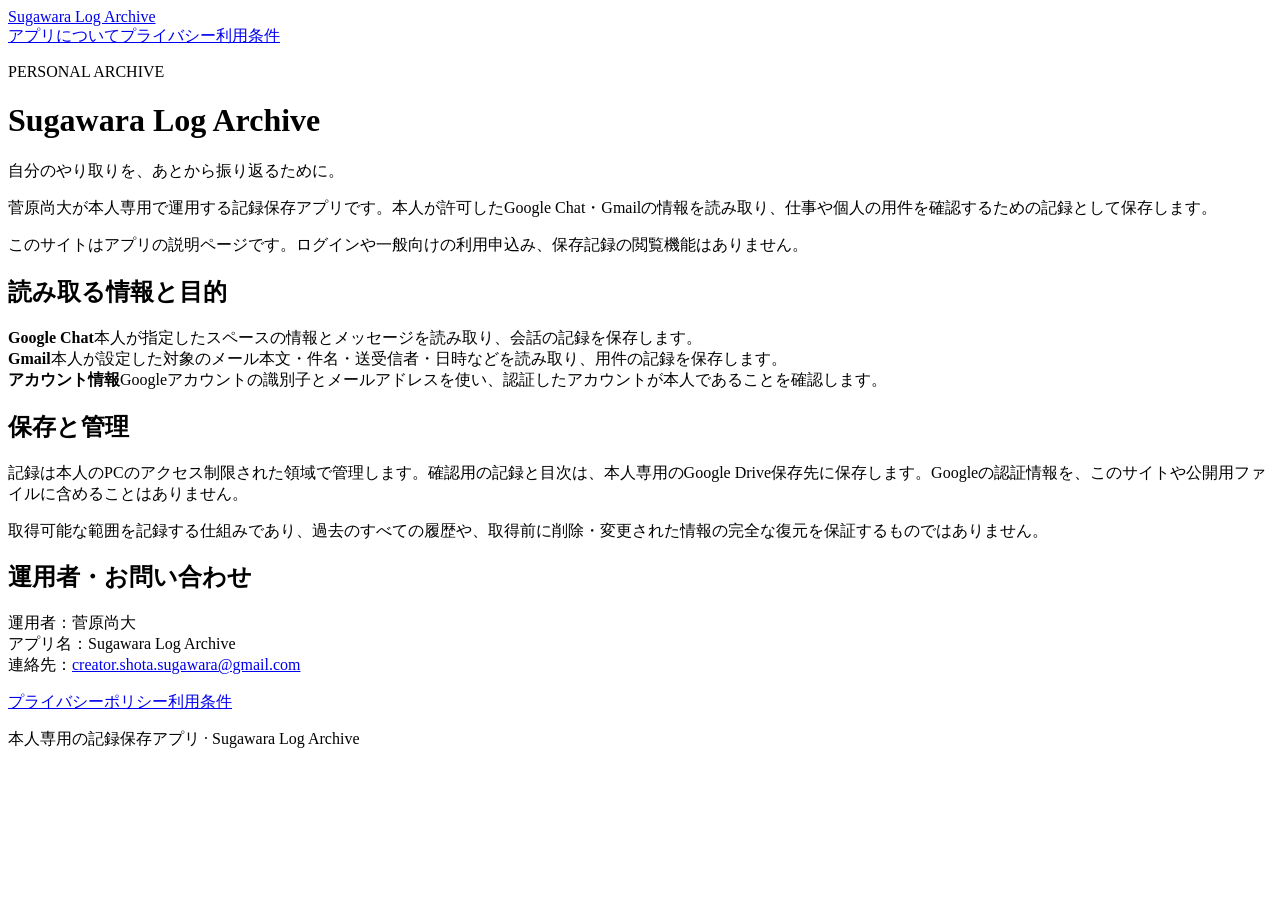
==== index.html @ ce10231b "Publish personal archive explanation page" ====
<!doctype html><html lang="ja"><head><meta charset="utf-8">
<meta http-equiv="Content-Security-Policy" content="default-src 'none'; style-src 'self'; base-uri 'none'; form-action 'none'; object-src 'none'">
<meta name="referrer" content="no-referrer"><meta name="viewport" content="width=device-width,initial-scale=1"><meta name="robots" content="noindex"><meta name="description" content="本人専用の記録保存アプリ Sugawara Log Archive の説明と情報の取扱い。"><title>Sugawara Log Archive</title><link rel="stylesheet" href="style.css"></head><body><header><a class="brand" href="index.html">Sugawara Log Archive</a><nav aria-label="ページ"><a href="index.html" aria-current="page">アプリについて</a><a href="privacy.html">プライバシー</a><a href="terms.html">利用条件</a></nav></header><main><p class="eyebrow">PERSONAL ARCHIVE</p><h1>Sugawara Log Archive</h1><p class="lead">自分のやり取りを、あとから振り返るために。</p><div class="content"><p>菅原尚大が本人専用で運用する記録保存アプリです。本人が許可したGoogle Chat・Gmailの情報を読み取り、仕事や個人の用件を確認するための記録として保存します。</p><p class="note">このサイトはアプリの説明ページです。ログインや一般向けの利用申込み、保存記録の閲覧機能はありません。</p><section><h2>読み取る情報と目的</h2><div class="scope"><strong>Google Chat</strong><span>本人が指定したスペースの情報とメッセージを読み取り、会話の記録を保存します。</span></div><div class="scope"><strong>Gmail</strong><span>本人が設定した対象のメール本文・件名・送受信者・日時などを読み取り、用件の記録を保存します。</span></div><div class="scope"><strong>アカウント情報</strong><span>Googleアカウントの識別子とメールアドレスを使い、認証したアカウントが本人であることを確認します。</span></div></section><section><h2>保存と管理</h2><p>記録は本人のPCのアクセス制限された領域で管理します。確認用の記録と目次は、本人専用のGoogle Drive保存先に保存します。Googleの認証情報を、このサイトや公開用ファイルに含めることはありません。</p><p>取得可能な範囲を記録する仕組みであり、過去のすべての履歴や、取得前に削除・変更された情報の完全な復元を保証するものではありません。</p></section><section><h2>運用者・お問い合わせ</h2><p>運用者：菅原尚大<br>アプリ名：Sugawara Log Archive<br><span class="contact">連絡先：<a href="mailto:creator.shota.sugawara@gmail.com">creator.shota.sugawara@gmail.com</a></span></p><p class="links"><a href="privacy.html">プライバシーポリシー</a><a href="terms.html">利用条件</a></p></section></div></main><footer>本人専用の記録保存アプリ · Sugawara Log Archive</footer></body></html>
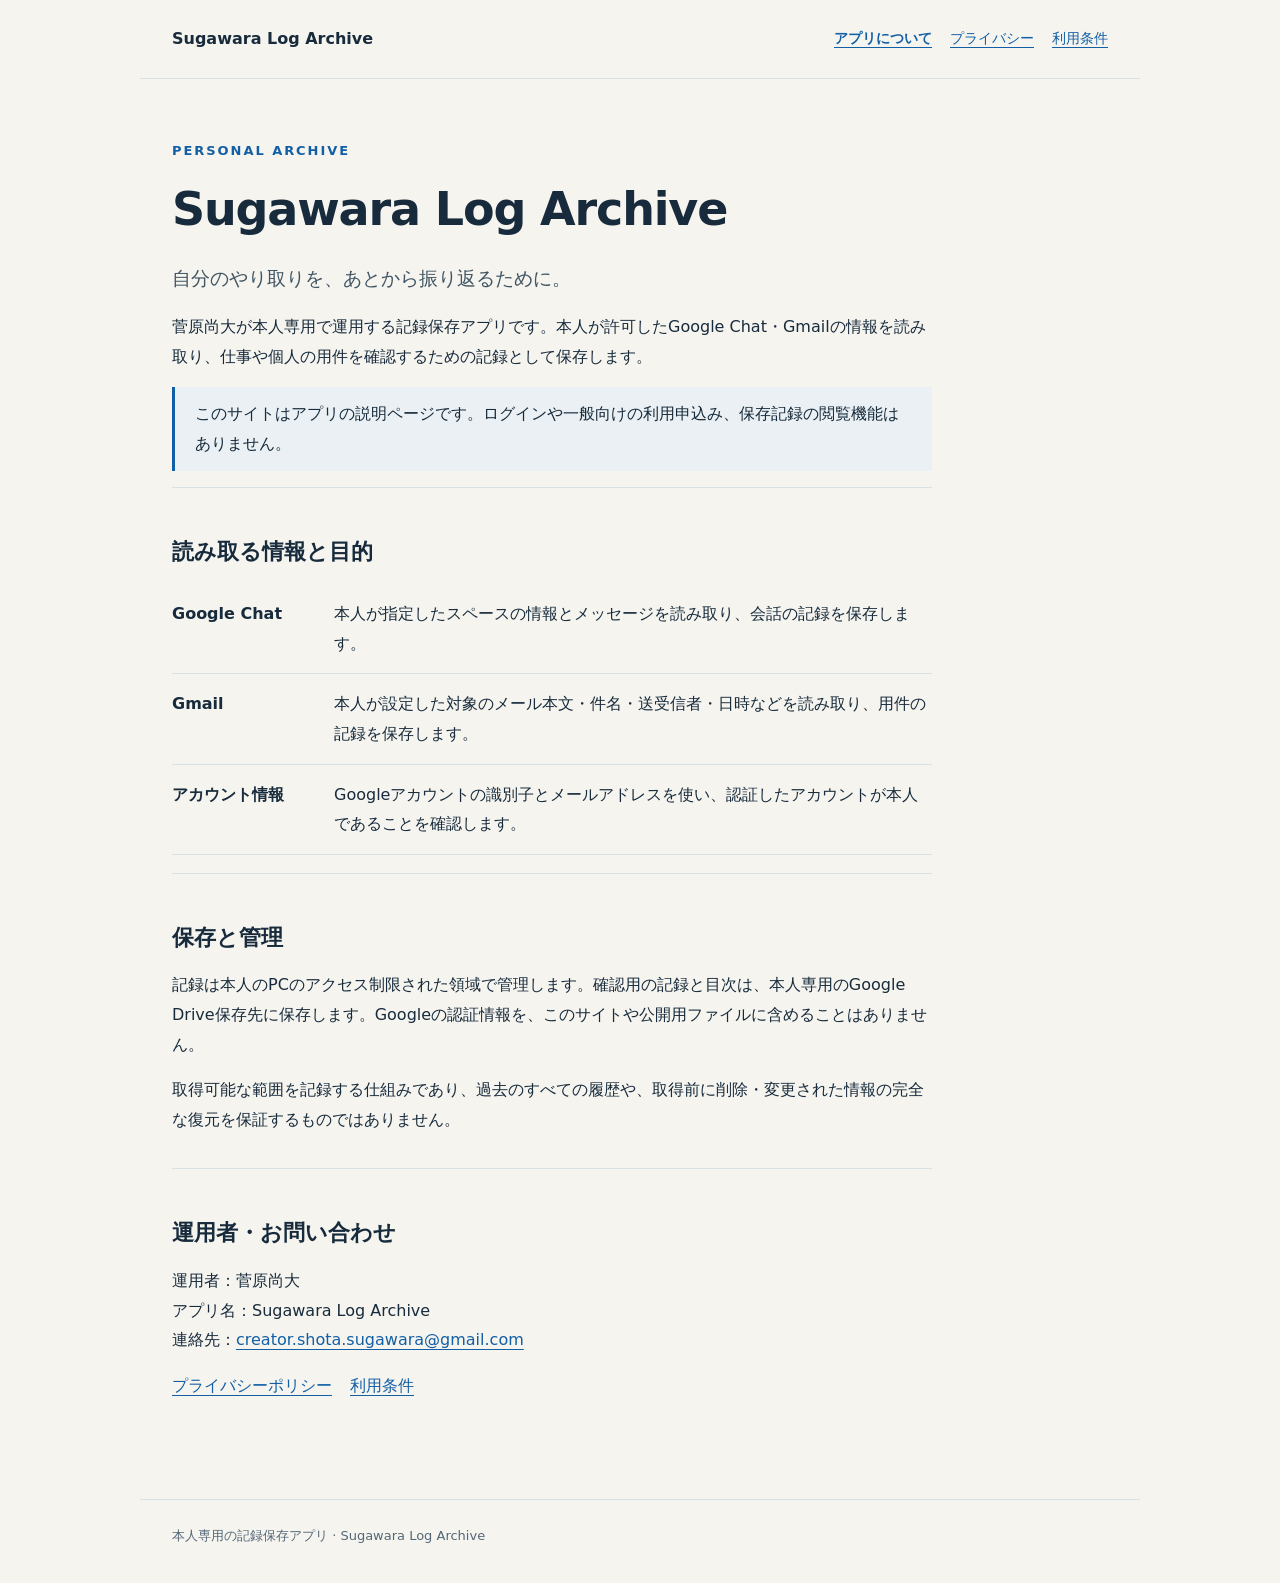
==== commit 9ec3d177: "Verify ownership of public explanation site with Google" ====
--- a/index.html
+++ b/index.html
@@ -1,3 +1,4 @@
 <!doctype html><html lang="ja"><head><meta charset="utf-8">
+<meta name="google-site-verification" content="Y6SXFN-DAXdwPB2IzSuPb-5NegjJR2Gw8-0oX7tig8Q">
 <meta http-equiv="Content-Security-Policy" content="default-src 'none'; style-src 'self'; base-uri 'none'; form-action 'none'; object-src 'none'">
 <meta name="referrer" content="no-referrer"><meta name="viewport" content="width=device-width,initial-scale=1"><meta name="robots" content="noindex"><meta name="description" content="本人専用の記録保存アプリ Sugawara Log Archive の説明と情報の取扱い。"><title>Sugawara Log Archive</title><link rel="stylesheet" href="style.css"></head><body><header><a class="brand" href="index.html">Sugawara Log Archive</a><nav aria-label="ページ"><a href="index.html" aria-current="page">アプリについて</a><a href="privacy.html">プライバシー</a><a href="terms.html">利用条件</a></nav></header><main><p class="eyebrow">PERSONAL ARCHIVE</p><h1>Sugawara Log Archive</h1><p class="lead">自分のやり取りを、あとから振り返るために。</p><div class="content"><p>菅原尚大が本人専用で運用する記録保存アプリです。本人が許可したGoogle Chat・Gmailの情報を読み取り、仕事や個人の用件を確認するための記録として保存します。</p><p class="note">このサイトはアプリの説明ページです。ログインや一般向けの利用申込み、保存記録の閲覧機能はありません。</p><section><h2>読み取る情報と目的</h2><div class="scope"><strong>Google Chat</strong><span>本人が指定したスペースの情報とメッセージを読み取り、会話の記録を保存します。</span></div><div class="scope"><strong>Gmail</strong><span>本人が設定した対象のメール本文・件名・送受信者・日時などを読み取り、用件の記録を保存します。</span></div><div class="scope"><strong>アカウント情報</strong><span>Googleアカウントの識別子とメールアドレスを使い、認証したアカウントが本人であることを確認します。</span></div></section><section><h2>保存と管理</h2><p>記録は本人のPCのアクセス制限された領域で管理します。確認用の記録と目次は、本人専用のGoogle Drive保存先に保存します。Googleの認証情報を、このサイトや公開用ファイルに含めることはありません。</p><p>取得可能な範囲を記録する仕組みであり、過去のすべての履歴や、取得前に削除・変更された情報の完全な復元を保証するものではありません。</p></section><section><h2>運用者・お問い合わせ</h2><p>運用者：菅原尚大<br>アプリ名：Sugawara Log Archive<br><span class="contact">連絡先：<a href="mailto:creator.shota.sugawara@gmail.com">creator.shota.sugawara@gmail.com</a></span></p><p class="links"><a href="privacy.html">プライバシーポリシー</a><a href="terms.html">利用条件</a></p></section></div></main><footer>本人専用の記録保存アプリ · Sugawara Log Archive</footer></body></html>
--- a/style.css
+++ b/style.css
@@ -0,0 +1 @@
+:root{color-scheme:light;--ink:#172b3c;--muted:#536777;--blue:#125fa5;--line:#d8e0e4;--paper:#f6f4ef}*{box-sizing:border-box}body{margin:0;background:var(--paper);color:var(--ink);font-family:"Yu Gothic UI","Meiryo",system-ui,sans-serif;line-height:1.85}a{color:var(--blue);text-underline-offset:4px}a:focus-visible{outline:3px solid #db8c29;outline-offset:5px}header,main,footer{max-width:1000px;margin:auto;padding:24px 32px}header{display:flex;justify-content:space-between;gap:20px;align-items:center;border-bottom:1px solid var(--line)}.brand{font-weight:750;text-decoration:none;color:var(--ink)}nav{display:flex;flex-wrap:wrap;gap:18px;font-size:14px}nav [aria-current]{font-weight:750}.eyebrow{color:var(--blue);font-weight:750;font-size:13px;letter-spacing:.15em;margin:36px 0 14px}h1{font-size:clamp(30px,5vw,46px);line-height:1.4;letter-spacing:-.025em;margin:0 0 20px}h2{font-size:22px;margin:36px 0 12px}p{margin:0 0 16px}.lead{font-size:19px;max-width:740px;color:#405563}.content{max-width:760px}section{padding:8px 0 18px;border-top:1px solid var(--line)}ul{padding-left:1.3em}li{margin:8px 0}.scope{display:grid;grid-template-columns:150px 1fr;gap:12px;padding:15px 0;border-bottom:1px solid var(--line)}.scope strong{font-size:16px}.small,footer{font-size:13px;color:var(--muted)}footer{border-top:1px solid var(--line);margin-top:40px;padding-bottom:35px}.contact{overflow-wrap:anywhere}.note{border-left:3px solid var(--blue);padding:12px 20px;background:#eaf0f3}.links{display:flex;flex-wrap:wrap;gap:18px}@media(max-width:650px){header{display:block}nav{margin-top:12px;gap:12px}header,main,footer{padding:20px}.scope{grid-template-columns:1fr;gap:0}.eyebrow{margin-top:20px}}
